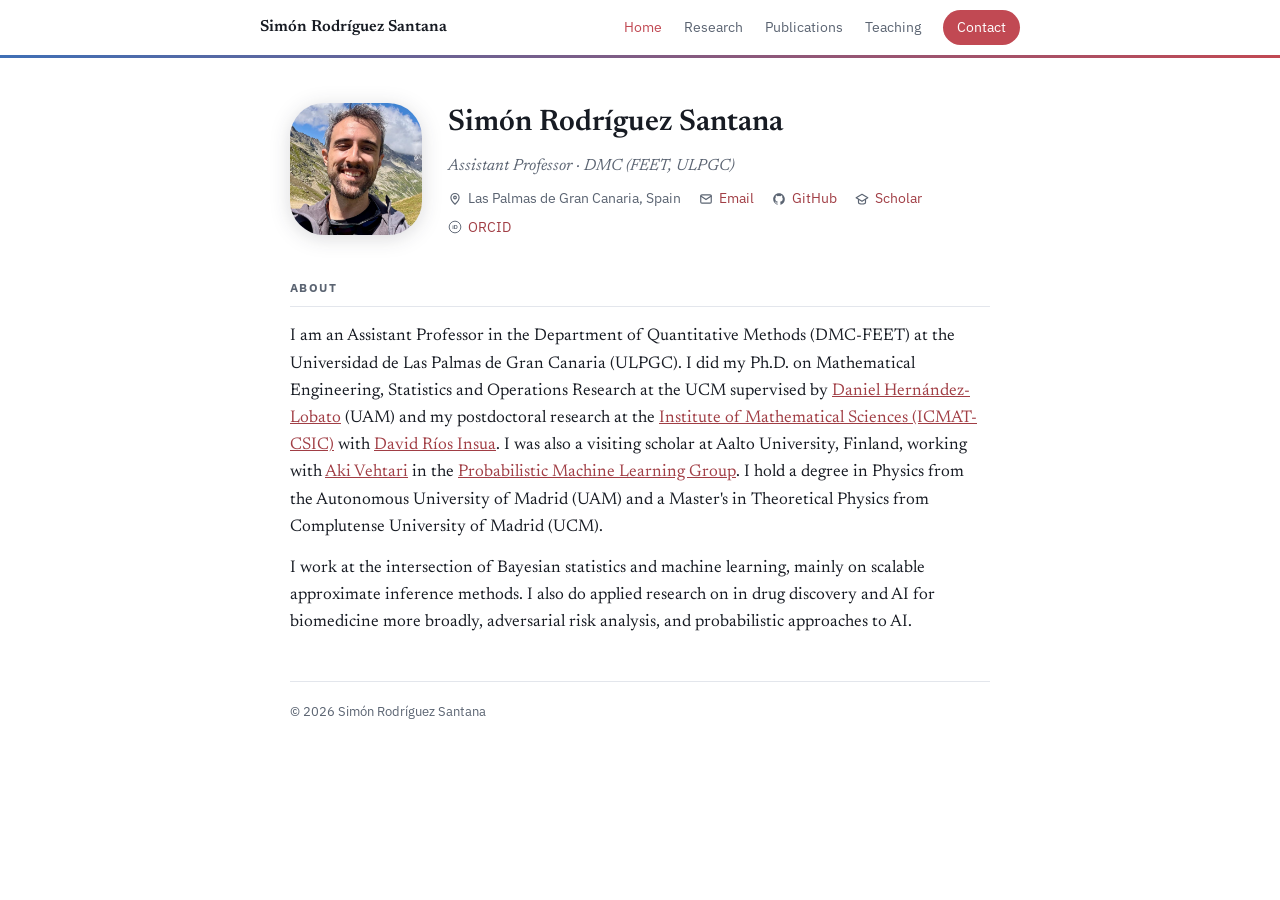
==== index.html @ ffbc93a3 "Split site into separate pages with a fixed top nav bar; fix ORCID icon" ====
<!doctype html>
<html lang="en">
<head>
<meta charset="utf-8">
<meta name="viewport" content="width=device-width, initial-scale=1">
<title>Simón Rodríguez Santana</title>
<meta name="description" content="Simón Rodríguez Santana — Assistant Professor, Department of Quantitative Methods, Universidad de Las Palmas de Gran Canaria (ULPGC). Probabilistic machine learning, Bayesian statistics, approximate inference.">
<link rel="preconnect" href="https://fonts.gstatic.com" crossorigin>
<link rel="stylesheet" href="https://fonts.googleapis.com/css2?family=Newsreader:ital,wght@0,400;0,500;0,600;1,400;1,500&family=IBM+Plex+Sans:wght@400;500;600&family=IBM+Plex+Mono:wght@400;500&display=swap">
<link rel="stylesheet" href="style.css">
</head>
<body>

<header id="topbar">
  <div class="topbar-inner">
    <a class="topbar-brand" href="index.html">Simón Rodríguez Santana</a>
    <nav class="topbar-nav">
      <a href="index.html" class="active">Home</a>
      <a href="research.html">Research</a>
      <a href="publications.html">Publications</a>
      <a href="teaching.html">Teaching</a>
      <a href="contact.html" class="button">Contact</a>
    </nav>
  </div>
</header>

<div class="page">

  <header class="hero">
    <img class="avatar" src="assets/photo.png" alt="Simón Rodríguez Santana">
    <div class="hero-text">
      <h1>Simón Rodríguez Santana</h1>
      <p class="title">Assistant Professor · DMC (FEET, ULPGC)</p>
      <ul class="quick-links">
        <li>
          <svg viewBox="0 0 24 24" fill="none" stroke="currentColor" stroke-width="2" stroke-linecap="round" stroke-linejoin="round"><path d="M12 21s-7-6.1-7-11.5A7 7 0 0 1 19 9.5C19 14.9 12 21 12 21Z"/><circle cx="12" cy="9.5" r="2.3"/></svg>
          <span>Las Palmas de Gran Canaria, Spain</span>
        </li>
        <li>
          <svg viewBox="0 0 24 24" fill="none" stroke="currentColor" stroke-width="2" stroke-linecap="round" stroke-linejoin="round"><rect x="3" y="5" width="18" height="14" rx="2"/><path d="m3 7 9 6 9-6"/></svg>
          <a href="mailto:simon.rodriguez@ulpgc.es">Email</a>
        </li>
        <li>
          <svg viewBox="0 0 24 24" fill="currentColor"><path d="M12 2C6.48 2 2 6.58 2 12.2c0 4.5 2.87 8.32 6.84 9.67.5.1.68-.22.68-.5 0-.24-.01-.87-.01-1.71-2.78.62-3.37-1.37-3.37-1.37-.46-1.2-1.11-1.52-1.11-1.52-.9-.63.07-.62.07-.62 1 .07 1.53 1.05 1.53 1.05.9 1.55 2.34 1.11 2.91.85.09-.66.35-1.11.64-1.36-2.22-.26-4.56-1.14-4.56-5.07 0-1.12.39-2.03 1.03-2.75-.1-.26-.45-1.31.1-2.73 0 0 .84-.27 2.75 1.05a9.3 9.3 0 0 1 5 0c1.9-1.32 2.74-1.05 2.74-1.05.56 1.42.21 2.47.1 2.73.65.72 1.03 1.63 1.03 2.75 0 3.94-2.34 4.8-4.57 5.06.36.32.68.94.68 1.9 0 1.37-.01 2.47-.01 2.81 0 .27.18.6.69.5A10.2 10.2 0 0 0 22 12.2C22 6.58 17.52 2 12 2Z"/></svg>
          <a href="https://github.com/simonrsantana" target="_blank" rel="noopener">GitHub</a>
        </li>
        <li>
          <svg viewBox="0 0 24 24" fill="none" stroke="currentColor" stroke-width="2" stroke-linecap="round" stroke-linejoin="round"><path d="M22 10 12 4 2 10l10 6 10-6Z"/><path d="M6 12.5V18c0 1 2.5 2.5 6 2.5s6-1.5 6-2.5v-5.5"/></svg>
          <a href="https://scholar.google.com/citations?user=9x_tXzwAAAAJ&hl=en" target="_blank" rel="noopener">Scholar</a>
        </li>
        <li>
          <svg viewBox="0 0 24 24" fill="none" stroke="currentColor" stroke-width="1.6"><circle cx="12" cy="12" r="10"/><text x="12" y="15.8" text-anchor="middle" font-family="Arial, sans-serif" font-size="9.5" font-weight="700" fill="currentColor" stroke="none">iD</text></svg>
          <a href="https://orcid.org/0000-0003-3760-0520" target="_blank" rel="noopener">ORCID</a>
        </li>
      </ul>
    </div>
  </header>

  <section id="about">
    <h2>About</h2>
    <p>
      I am an Assistant Professor in the Department of Quantitative Methods (DMC-FEET) at the Universidad de Las Palmas de Gran
      Canaria (ULPGC). I did my Ph.D. on Mathematical Engineering, Statistics and Operations
      Research at the UCM supervised by <a href="https://dhnzl.org/" target="_blank" rel="noopener">Daniel Hernández-Lobato</a> (UAM) and my postdoctoral research at the <a href="https://www.icmat.es/" target="_blank" rel="noopener">Institute of
      Mathematical Sciences (ICMAT-CSIC)</a> with <a href="https://www.davidriosinsua.es/" target="_blank" rel="noopener">David Ríos Insua</a>. I was also a visiting scholar at Aalto University, Finland, working
      with <a href="https://users.aalto.fi/~ave/" target="_blank" rel="noopener">Aki Vehtari</a> in the <a href="https://research.cs.aalto.fi/pml/" target="_blank" rel="noopener">Probabilistic Machine Learning Group</a>. I hold a degree in Physics from the Autonomous University of Madrid (UAM) and a
      Master's in Theoretical Physics from Complutense University of Madrid (UCM).
    </p>
    <p>
      I work at the intersection of Bayesian statistics and machine learning, mainly on scalable approximate inference methods.
      I also do applied research on in drug discovery and AI for biomedicine more broadly, adversarial risk analysis, and probabilistic
      approaches to AI.
    </p>
  </section>

  <footer>
    <p>&copy; <span id="year"></span> Simón Rodríguez Santana</p>
  </footer>
  <script>document.getElementById('year').textContent = new Date().getFullYear();</script>

</div>
</body>
</html>
---- style.css ----
/* ---------- tokens ---------- */
:root {
  --bg: #ffffff;
  --surface: #f6f7f9;
  --text: #171b23;
  --text-muted: #5b6472;
  --rule: #e3e6ec;
  --accent: #c14953;
  --accent-soft: #c1495314;
  --accent2: #3f6fb5;
  --link: #a13e45;
  --serif: "Newsreader", "Iowan Old Style", "Palatino Linotype", Palatino, Georgia, serif;
  --sans: "IBM Plex Sans", -apple-system, BlinkMacSystemFont, "Segoe UI", Helvetica, Arial, sans-serif;
  --mono: "IBM Plex Mono", ui-monospace, "SF Mono", Menlo, Consolas, monospace;
  --max-w: 700px;
}

@media (prefers-color-scheme: dark) {
  :root:not([data-theme="light"]) {
    --bg: #11141a;
    --surface: #181c24;
    --text: #e7eaf0;
    --text-muted: #939bab;
    --rule: #2a2f3a;
    --accent: #e0959a;
    --accent-soft: #e0959a24;
    --accent2: #86aee2;
    --link: #eeb0b4;
  }
}

:root[data-theme="dark"] {
  --bg: #11141a;
  --surface: #181c24;
  --text: #e7eaf0;
  --text-muted: #939bab;
  --rule: #2a2f3a;
  --accent: #e0959a;
  --accent-soft: #e0959a24;
  --accent2: #86aee2;
  --link: #eeb0b4;
}

* { box-sizing: border-box; }

html { color-scheme: light dark; }

body {
  margin: 0;
  background: var(--bg);
  color: var(--text);
  font-family: var(--serif);
  font-size: 17px;
  line-height: 1.6;
  padding: 0 20px;
  padding-top: 76px;
}

.page {
  max-width: var(--max-w);
  margin: 0 auto;
  padding-block: 24px 80px;
}

/* ---------- top bar (fixed) ---------- */
#topbar {
  position: fixed;
  top: 0;
  left: 0;
  right: 0;
  height: 56px;
  background: var(--bg);
  border-bottom: 1px solid var(--rule);
  z-index: 100;
}

#topbar::after {
  content: "";
  position: absolute;
  left: 0;
  right: 0;
  bottom: -3px;
  height: 3px;
  background: linear-gradient(90deg, var(--accent2), var(--accent));
}

.topbar-inner {
  max-width: 800px;
  height: 100%;
  margin: 0 auto;
  padding: 0 20px;
  display: flex;
  align-items: center;
  justify-content: space-between;
  gap: 20px;
}

.topbar-brand {
  font-family: var(--serif);
  font-weight: 600;
  font-size: 1rem;
  color: var(--text);
  text-decoration: none;
  white-space: nowrap;
  overflow: hidden;
  text-overflow: ellipsis;
}

.topbar-nav {
  display: flex;
  align-items: center;
  gap: 22px;
  font-family: var(--sans);
  font-size: 0.88rem;
  flex-shrink: 0;
}

.topbar-nav a {
  color: var(--text-muted);
  text-decoration: none;
}

.topbar-nav a:hover,
.topbar-nav a.active {
  color: var(--accent);
}

.topbar-nav a.button {
  color: #fff;
  background: var(--accent);
  padding: 6px 14px;
  border-radius: 999px;
}

.topbar-nav a.button:hover,
.topbar-nav a.button.active {
  background: var(--accent2);
  color: #fff;
}

/* ---------- header ---------- */
header.hero {
  display: flex;
  gap: 26px;
  align-items: center;
  margin: 0 0 40px;
}

.avatar {
  width: 132px;
  height: 132px;
  object-fit: cover;
  flex-shrink: 0;
  border-radius: 34px;
  filter: drop-shadow(0 3px 10px rgba(23, 27, 35, 0.16));
}

.page > h1 {
  font-family: var(--serif);
  font-size: 1.7rem;
  font-weight: 600;
  margin: 0 0 28px;
  letter-spacing: 0.1px;
  text-wrap: balance;
}

.hero-text h1 {
  font-size: 1.85rem;
  font-weight: 600;
  margin: 0 0 6px;
  letter-spacing: 0.1px;
  text-wrap: balance;
}

.hero-text .title {
  margin: 0 0 2px;
  color: var(--text-muted);
  font-size: 1.02rem;
  font-style: italic;
}

ul.quick-links {
  list-style: none;
  margin: 8px 0 0;
  padding: 0;
  display: flex;
  flex-wrap: wrap;
  align-items: center;
  row-gap: 6px;
  column-gap: 18px;
  font-family: var(--sans);
  font-size: 0.88rem;
  color: var(--text-muted);
}

ul.quick-links li {
  display: flex;
  align-items: center;
  gap: 6px;
}

ul.quick-links svg {
  width: 14px;
  height: 14px;
  flex-shrink: 0;
  color: var(--text-muted);
}

ul.quick-links a {
  color: var(--link);
  text-decoration: none;
}

ul.quick-links a:hover { color: var(--accent2); }

/* ---------- sections ---------- */
section { margin-bottom: 44px; }

h2 {
  font-family: var(--sans);
  font-size: 0.78rem;
  text-transform: uppercase;
  letter-spacing: 1.4px;
  color: var(--text-muted);
  margin: 0 0 16px;
  padding-bottom: 8px;
  border-bottom: 1px solid var(--rule);
}

p { margin: 0 0 14px; }

a { color: var(--link); }
a:hover { color: var(--accent2); }

/* ---------- interests ---------- */
ul.interests {
  list-style: none;
  margin: 0;
  padding: 0;
  display: flex;
  flex-wrap: wrap;
  gap: 8px 10px;
}

ul.interests li {
  font-family: var(--sans);
  font-size: 0.85rem;
  color: var(--text-muted);
  border: 1px solid var(--rule);
  border-radius: 999px;
  padding: 4px 12px;
}

.pub-note {
  font-family: var(--sans);
  font-size: 0.85rem;
  color: var(--text-muted);
  margin-top: -6px;
}

/* ---------- publications ---------- */
.pub-year {
  font-family: var(--mono);
  font-variant-numeric: tabular-nums;
  font-size: 0.85rem;
  font-weight: 500;
  letter-spacing: 0.5px;
  color: var(--accent);
  margin: 26px 0 10px;
}

.pub-year:first-of-type { margin-top: 0; }

ol.pub-list {
  list-style: none;
  margin: 0;
  padding: 0;
  counter-reset: pub;
}

.pub {
  padding: 10px 0 10px 30px;
  position: relative;
  border-bottom: 1px dashed var(--rule);
}

.pub:last-child { border-bottom: none; }

.pub::before {
  counter-increment: pub;
  content: counter(pub) ".";
  position: absolute;
  left: 0;
  color: var(--text-muted);
  font-family: var(--mono);
  font-size: 0.85rem;
}

.pub .pub-title { font-weight: 600; }

.pub .pub-meta {
  display: block;
  font-family: var(--sans);
  font-size: 0.85rem;
  color: var(--text-muted);
  margin-top: 3px;
}

.pub .pub-links {
  font-family: var(--sans);
  font-size: 0.82rem;
  margin-top: 4px;
}

.pub .pub-links a { margin-right: 12px; }

/* ---------- teaching ---------- */
h3 {
  font-family: var(--sans);
  font-size: 0.82rem;
  font-weight: 600;
  color: var(--accent);
  margin: 24px 0 10px;
}

h3:first-of-type { margin-top: 0; }

ul.course-list {
  list-style: none;
  margin: 0;
  padding: 0;
}

.course {
  padding: 10px 0 10px 16px;
  border-left: 2px solid var(--rule);
}

.course + .course { margin-top: 6px; }

.course-title {
  display: block;
  font-weight: 600;
}

.course-meta {
  display: block;
  font-family: var(--sans);
  font-size: 0.85rem;
  color: var(--text-muted);
  margin-top: 3px;
}

/* ---------- contact ---------- */
dl.contact-list {
  font-family: var(--sans);
  font-size: 0.92rem;
  margin: 0;
}

dl.contact-list > div {
  display: flex;
  gap: 14px;
  padding: 7px 0;
  border-bottom: 1px dashed var(--rule);
}

dl.contact-list > div:last-child { border-bottom: none; }

dl.contact-list dt {
  width: 100px;
  flex-shrink: 0;
  color: var(--text-muted);
}

dl.contact-list dd { margin: 0; }

/* ---------- footer ---------- */
footer {
  margin-top: 40px;
  padding-top: 20px;
  border-top: 1px solid var(--rule);
  font-family: var(--sans);
  font-size: 0.8rem;
  color: var(--text-muted);
}

/* ---------- responsive ---------- */
@media (max-width: 600px) {
  .topbar-brand { display: none; }
  .topbar-inner { justify-content: center; }
  .topbar-nav { gap: 14px; font-size: 0.82rem; }
}

@media (max-width: 480px) {
  header.hero { flex-direction: column; align-items: flex-start; text-align: left; }
  .avatar { width: 84px; height: 84px; border-radius: 22px; }
}
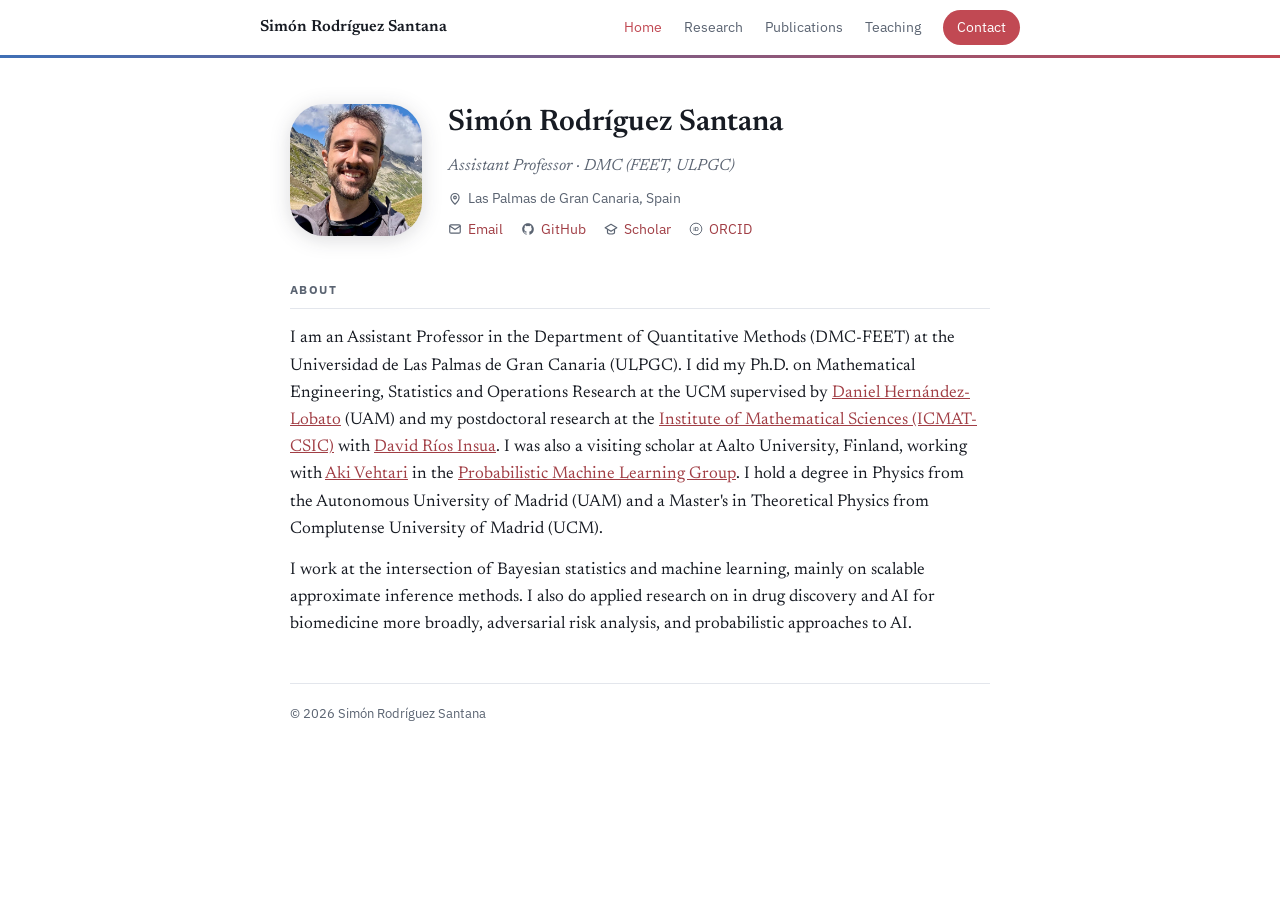
==== commit baaa22f8: "Split location and link icons onto separate lines to prevent overflow" ====
--- a/index.html
+++ b/index.html
@@ -32,25 +32,27 @@
       <h1>Simón Rodríguez Santana</h1>
       <p class="title">Assistant Professor · DMC (FEET, ULPGC)</p>
       <ul class="quick-links">
-        <li>
+        <li class="loc-row">
           <svg viewBox="0 0 24 24" fill="none" stroke="currentColor" stroke-width="2" stroke-linecap="round" stroke-linejoin="round"><path d="M12 21s-7-6.1-7-11.5A7 7 0 0 1 19 9.5C19 14.9 12 21 12 21Z"/><circle cx="12" cy="9.5" r="2.3"/></svg>
           <span>Las Palmas de Gran Canaria, Spain</span>
         </li>
-        <li>
-          <svg viewBox="0 0 24 24" fill="none" stroke="currentColor" stroke-width="2" stroke-linecap="round" stroke-linejoin="round"><rect x="3" y="5" width="18" height="14" rx="2"/><path d="m3 7 9 6 9-6"/></svg>
-          <a href="mailto:simon.rodriguez@ulpgc.es">Email</a>
-        </li>
-        <li>
-          <svg viewBox="0 0 24 24" fill="currentColor"><path d="M12 2C6.48 2 2 6.58 2 12.2c0 4.5 2.87 8.32 6.84 9.67.5.1.68-.22.68-.5 0-.24-.01-.87-.01-1.71-2.78.62-3.37-1.37-3.37-1.37-.46-1.2-1.11-1.52-1.11-1.52-.9-.63.07-.62.07-.62 1 .07 1.53 1.05 1.53 1.05.9 1.55 2.34 1.11 2.91.85.09-.66.35-1.11.64-1.36-2.22-.26-4.56-1.14-4.56-5.07 0-1.12.39-2.03 1.03-2.75-.1-.26-.45-1.31.1-2.73 0 0 .84-.27 2.75 1.05a9.3 9.3 0 0 1 5 0c1.9-1.32 2.74-1.05 2.74-1.05.56 1.42.21 2.47.1 2.73.65.72 1.03 1.63 1.03 2.75 0 3.94-2.34 4.8-4.57 5.06.36.32.68.94.68 1.9 0 1.37-.01 2.47-.01 2.81 0 .27.18.6.69.5A10.2 10.2 0 0 0 22 12.2C22 6.58 17.52 2 12 2Z"/></svg>
-          <a href="https://github.com/simonrsantana" target="_blank" rel="noopener">GitHub</a>
-        </li>
-        <li>
-          <svg viewBox="0 0 24 24" fill="none" stroke="currentColor" stroke-width="2" stroke-linecap="round" stroke-linejoin="round"><path d="M22 10 12 4 2 10l10 6 10-6Z"/><path d="M6 12.5V18c0 1 2.5 2.5 6 2.5s6-1.5 6-2.5v-5.5"/></svg>
-          <a href="https://scholar.google.com/citations?user=9x_tXzwAAAAJ&hl=en" target="_blank" rel="noopener">Scholar</a>
-        </li>
-        <li>
-          <svg viewBox="0 0 24 24" fill="none" stroke="currentColor" stroke-width="1.6"><circle cx="12" cy="12" r="10"/><text x="12" y="15.8" text-anchor="middle" font-family="Arial, sans-serif" font-size="9.5" font-weight="700" fill="currentColor" stroke="none">iD</text></svg>
-          <a href="https://orcid.org/0000-0003-3760-0520" target="_blank" rel="noopener">ORCID</a>
+        <li class="links-row">
+          <span class="link-item">
+            <svg viewBox="0 0 24 24" fill="none" stroke="currentColor" stroke-width="2" stroke-linecap="round" stroke-linejoin="round"><rect x="3" y="5" width="18" height="14" rx="2"/><path d="m3 7 9 6 9-6"/></svg>
+            <a href="mailto:simon.rodriguez@ulpgc.es">Email</a>
+          </span>
+          <span class="link-item">
+            <svg viewBox="0 0 24 24" fill="currentColor"><path d="M12 2C6.48 2 2 6.58 2 12.2c0 4.5 2.87 8.32 6.84 9.67.5.1.68-.22.68-.5 0-.24-.01-.87-.01-1.71-2.78.62-3.37-1.37-3.37-1.37-.46-1.2-1.11-1.52-1.11-1.52-.9-.63.07-.62.07-.62 1 .07 1.53 1.05 1.53 1.05.9 1.55 2.34 1.11 2.91.85.09-.66.35-1.11.64-1.36-2.22-.26-4.56-1.14-4.56-5.07 0-1.12.39-2.03 1.03-2.75-.1-.26-.45-1.31.1-2.73 0 0 .84-.27 2.75 1.05a9.3 9.3 0 0 1 5 0c1.9-1.32 2.74-1.05 2.74-1.05.56 1.42.21 2.47.1 2.73.65.72 1.03 1.63 1.03 2.75 0 3.94-2.34 4.8-4.57 5.06.36.32.68.94.68 1.9 0 1.37-.01 2.47-.01 2.81 0 .27.18.6.69.5A10.2 10.2 0 0 0 22 12.2C22 6.58 17.52 2 12 2Z"/></svg>
+            <a href="https://github.com/simonrsantana" target="_blank" rel="noopener">GitHub</a>
+          </span>
+          <span class="link-item">
+            <svg viewBox="0 0 24 24" fill="none" stroke="currentColor" stroke-width="2" stroke-linecap="round" stroke-linejoin="round"><path d="M22 10 12 4 2 10l10 6 10-6Z"/><path d="M6 12.5V18c0 1 2.5 2.5 6 2.5s6-1.5 6-2.5v-5.5"/></svg>
+            <a href="https://scholar.google.com/citations?user=9x_tXzwAAAAJ&hl=en" target="_blank" rel="noopener">Scholar</a>
+          </span>
+          <span class="link-item">
+            <svg viewBox="0 0 24 24" fill="none" stroke="currentColor" stroke-width="1.6"><circle cx="12" cy="12" r="10"/><text x="12" y="15.8" text-anchor="middle" font-family="Arial, sans-serif" font-size="9.5" font-weight="700" fill="currentColor" stroke="none">iD</text></svg>
+            <a href="https://orcid.org/0000-0003-3760-0520" target="_blank" rel="noopener">ORCID</a>
+          </span>
         </li>
       </ul>
     </div>
--- a/style.css
+++ b/style.css
@@ -184,16 +184,28 @@
   margin: 8px 0 0;
   padding: 0;
   display: flex;
+  flex-direction: column;
+  gap: 8px;
+  font-family: var(--sans);
+  font-size: 0.88rem;
+  color: var(--text-muted);
+}
+
+ul.quick-links li.loc-row {
+  display: flex;
+  align-items: center;
+  gap: 6px;
+}
+
+ul.quick-links li.links-row {
+  display: flex;
   flex-wrap: wrap;
   align-items: center;
   row-gap: 6px;
   column-gap: 18px;
-  font-family: var(--sans);
-  font-size: 0.88rem;
-  color: var(--text-muted);
-}
-
-ul.quick-links li {
+}
+
+ul.quick-links .link-item {
   display: flex;
   align-items: center;
   gap: 6px;
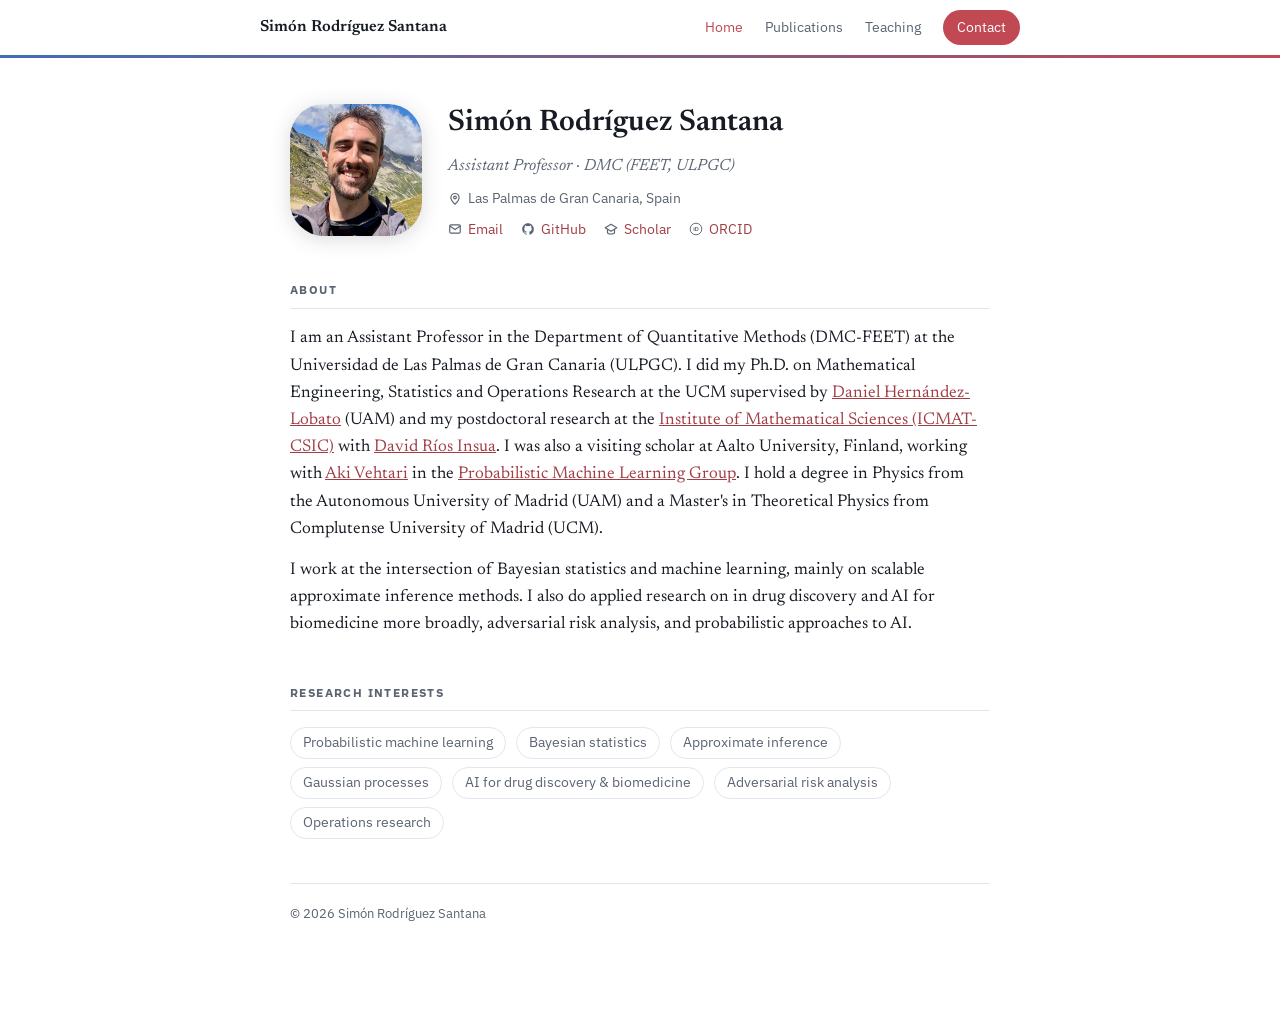
==== commit 26048a1f: "Merge Research page back into Home" ====
--- a/index.html
+++ b/index.html
@@ -16,7 +16,6 @@
     <a class="topbar-brand" href="index.html">Simón Rodríguez Santana</a>
     <nav class="topbar-nav">
       <a href="index.html" class="active">Home</a>
-      <a href="research.html">Research</a>
       <a href="publications.html">Publications</a>
       <a href="teaching.html">Teaching</a>
       <a href="contact.html" class="button">Contact</a>
@@ -75,6 +74,19 @@
     </p>
   </section>
 
+  <section id="research">
+    <h2>Research interests</h2>
+    <ul class="interests">
+      <li>Probabilistic machine learning</li>
+      <li>Bayesian statistics</li>
+      <li>Approximate inference</li>
+      <li>Gaussian processes</li>
+      <li>AI for drug discovery &amp; biomedicine</li>
+      <li>Adversarial risk analysis</li>
+      <li>Operations research</li>
+    </ul>
+  </section>
+
   <footer>
     <p>&copy; <span id="year"></span> Simón Rodríguez Santana</p>
   </footer>
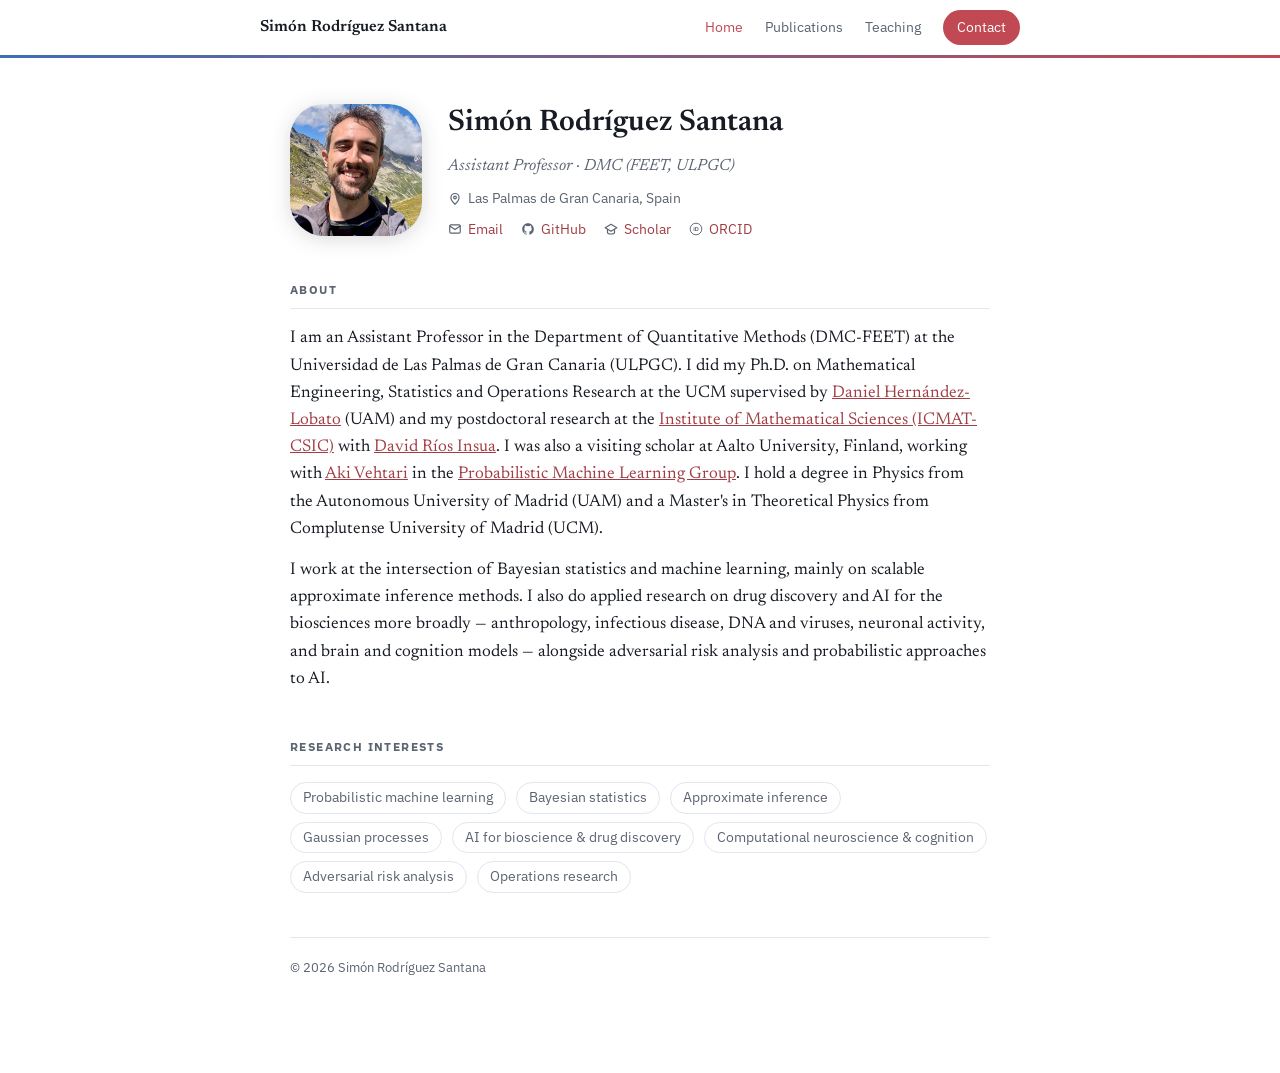
==== commit 3d740fde: "Broaden bioscience interests beyond biomedicine (anthropology, infectious disease, neuroscience, cog" ====
--- a/index.html
+++ b/index.html
@@ -69,7 +69,8 @@
     </p>
     <p>
       I work at the intersection of Bayesian statistics and machine learning, mainly on scalable approximate inference methods.
-      I also do applied research on in drug discovery and AI for biomedicine more broadly, adversarial risk analysis, and probabilistic
+      I also do applied research on drug discovery and AI for the biosciences more broadly — anthropology, infectious disease,
+      DNA and viruses, neuronal activity, and brain and cognition models — alongside adversarial risk analysis and probabilistic
       approaches to AI.
     </p>
   </section>
@@ -81,7 +82,8 @@
       <li>Bayesian statistics</li>
       <li>Approximate inference</li>
       <li>Gaussian processes</li>
-      <li>AI for drug discovery &amp; biomedicine</li>
+      <li>AI for bioscience &amp; drug discovery</li>
+      <li>Computational neuroscience &amp; cognition</li>
       <li>Adversarial risk analysis</li>
       <li>Operations research</li>
     </ul>
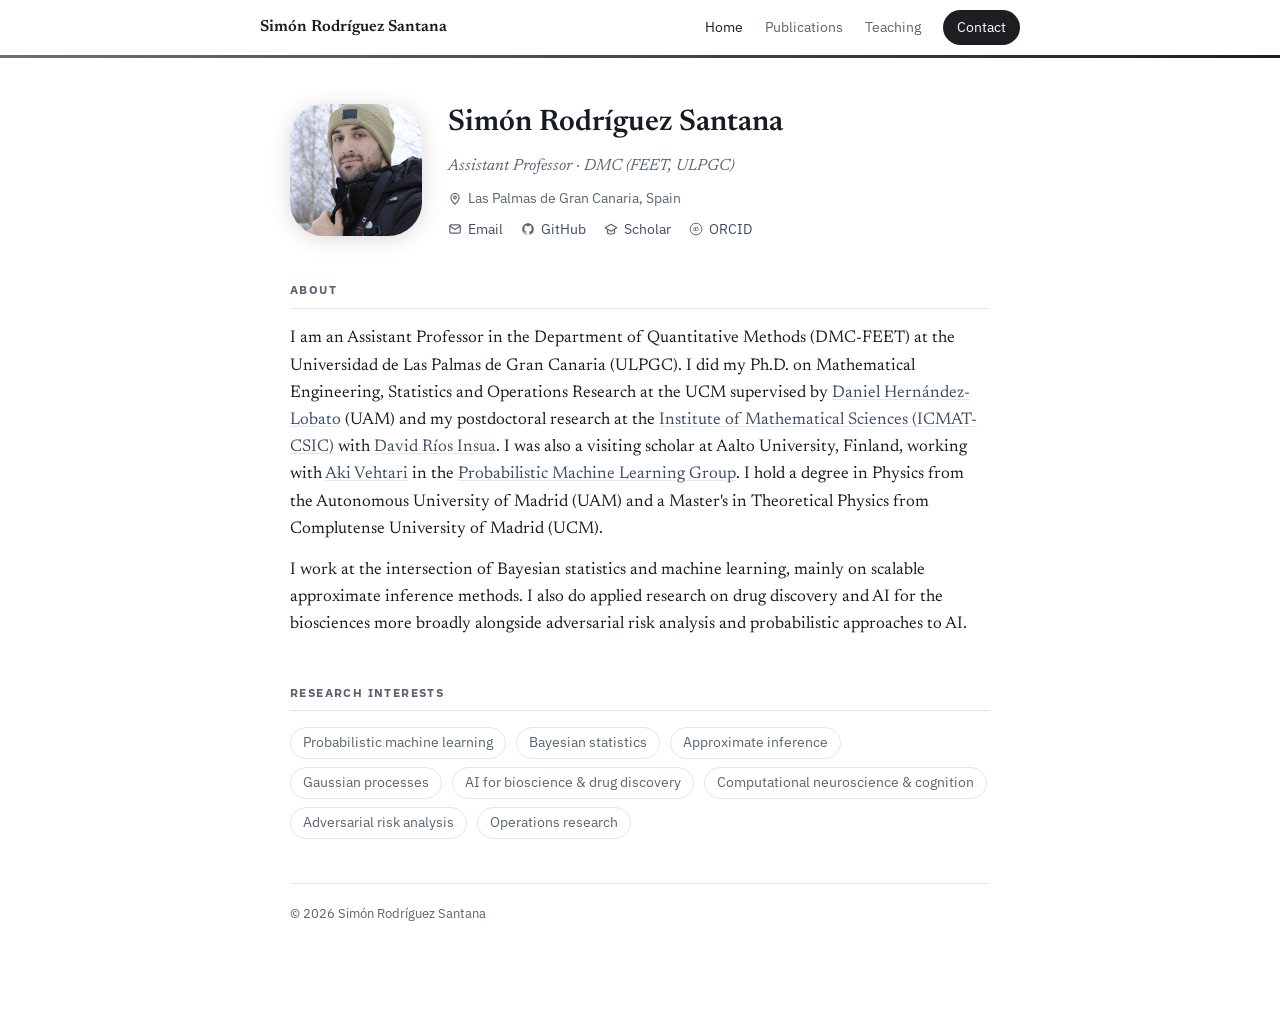
==== commit aa5823fe: "slight edit bio" ====
--- a/index.html
+++ b/index.html
@@ -69,8 +69,7 @@
     </p>
     <p>
       I work at the intersection of Bayesian statistics and machine learning, mainly on scalable approximate inference methods.
-      I also do applied research on drug discovery and AI for the biosciences more broadly — anthropology, infectious disease,
-      DNA and viruses, neuronal activity, and brain and cognition models — alongside adversarial risk analysis and probabilistic
+      I also do applied research on drug discovery and AI for the biosciences more broadly alongside adversarial risk analysis and probabilistic
       approaches to AI.
     </p>
   </section>
--- a/style.css
+++ b/style.css
@@ -5,10 +5,11 @@
   --text: #171b23;
   --text-muted: #5b6472;
   --rule: #e3e6ec;
-  --accent: #c14953;
-  --accent-soft: #c1495314;
-  --accent2: #3f6fb5;
-  --link: #a13e45;
+  --accent: #1c1e22;
+  --accent-soft: #1c1e2210;
+  --accent2: #6b6f76;
+  --link: #3e4c63;
+  --on-accent: #ffffff;
   --serif: "Newsreader", "Iowan Old Style", "Palatino Linotype", Palatino, Georgia, serif;
   --sans: "IBM Plex Sans", -apple-system, BlinkMacSystemFont, "Segoe UI", Helvetica, Arial, sans-serif;
   --mono: "IBM Plex Mono", ui-monospace, "SF Mono", Menlo, Consolas, monospace;
@@ -22,10 +23,11 @@
     --text: #e7eaf0;
     --text-muted: #939bab;
     --rule: #2a2f3a;
-    --accent: #e0959a;
-    --accent-soft: #e0959a24;
-    --accent2: #86aee2;
-    --link: #eeb0b4;
+    --accent: #eef0f3;
+    --accent-soft: #eef0f31a;
+    --accent2: #9aa0aa;
+    --link: #adbdd4;
+    --on-accent: #11141a;
   }
 }
 
@@ -35,10 +37,11 @@
   --text: #e7eaf0;
   --text-muted: #939bab;
   --rule: #2a2f3a;
-  --accent: #e0959a;
-  --accent-soft: #e0959a24;
-  --accent2: #86aee2;
-  --link: #eeb0b4;
+  --accent: #eef0f3;
+  --accent-soft: #eef0f31a;
+  --accent2: #9aa0aa;
+  --link: #adbdd4;
+  --on-accent: #11141a;
 }
 
 * { box-sizing: border-box; }
@@ -126,7 +129,7 @@
 }
 
 .topbar-nav a.button {
-  color: #fff;
+  color: var(--on-accent);
   background: var(--accent);
   padding: 6px 14px;
   border-radius: 999px;
@@ -135,7 +138,7 @@
 .topbar-nav a.button:hover,
 .topbar-nav a.button.active {
   background: var(--accent2);
-  color: #fff;
+  color: var(--on-accent);
 }
 
 /* ---------- header ---------- */
@@ -241,8 +244,16 @@
 
 p { margin: 0 0 14px; }
 
-a { color: var(--link); }
-a:hover { color: var(--accent2); }
+a {
+  color: var(--link);
+  text-decoration: underline;
+  text-decoration-color: var(--rule);
+  text-underline-offset: 2px;
+}
+a:hover {
+  color: var(--accent2);
+  text-decoration-color: currentColor;
+}
 
 /* ---------- interests ---------- */
 ul.interests {
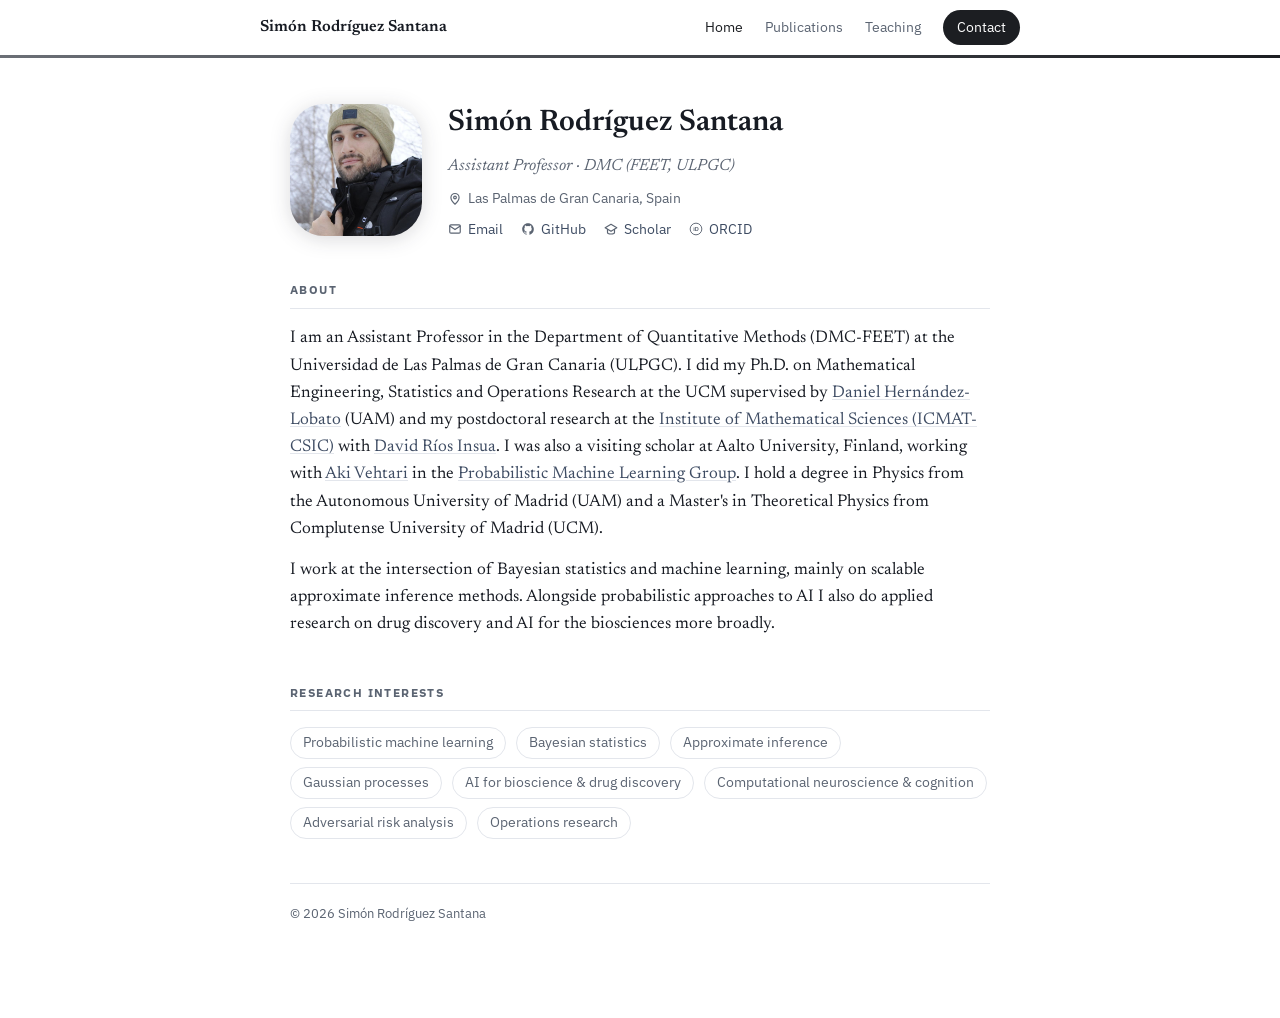
==== commit 8ace4336: "slight edit bio" ====
--- a/index.html
+++ b/index.html
@@ -68,9 +68,8 @@
       Master's in Theoretical Physics from Complutense University of Madrid (UCM).
     </p>
     <p>
-      I work at the intersection of Bayesian statistics and machine learning, mainly on scalable approximate inference methods.
-      I also do applied research on drug discovery and AI for the biosciences more broadly alongside adversarial risk analysis and probabilistic
-      approaches to AI.
+      I work at the intersection of Bayesian statistics and machine learning, mainly on scalable approximate inference methods. Alongside probabilistic
+      approaches to AI I also do applied research on drug discovery and AI for the biosciences more broadly.
     </p>
   </section>
 
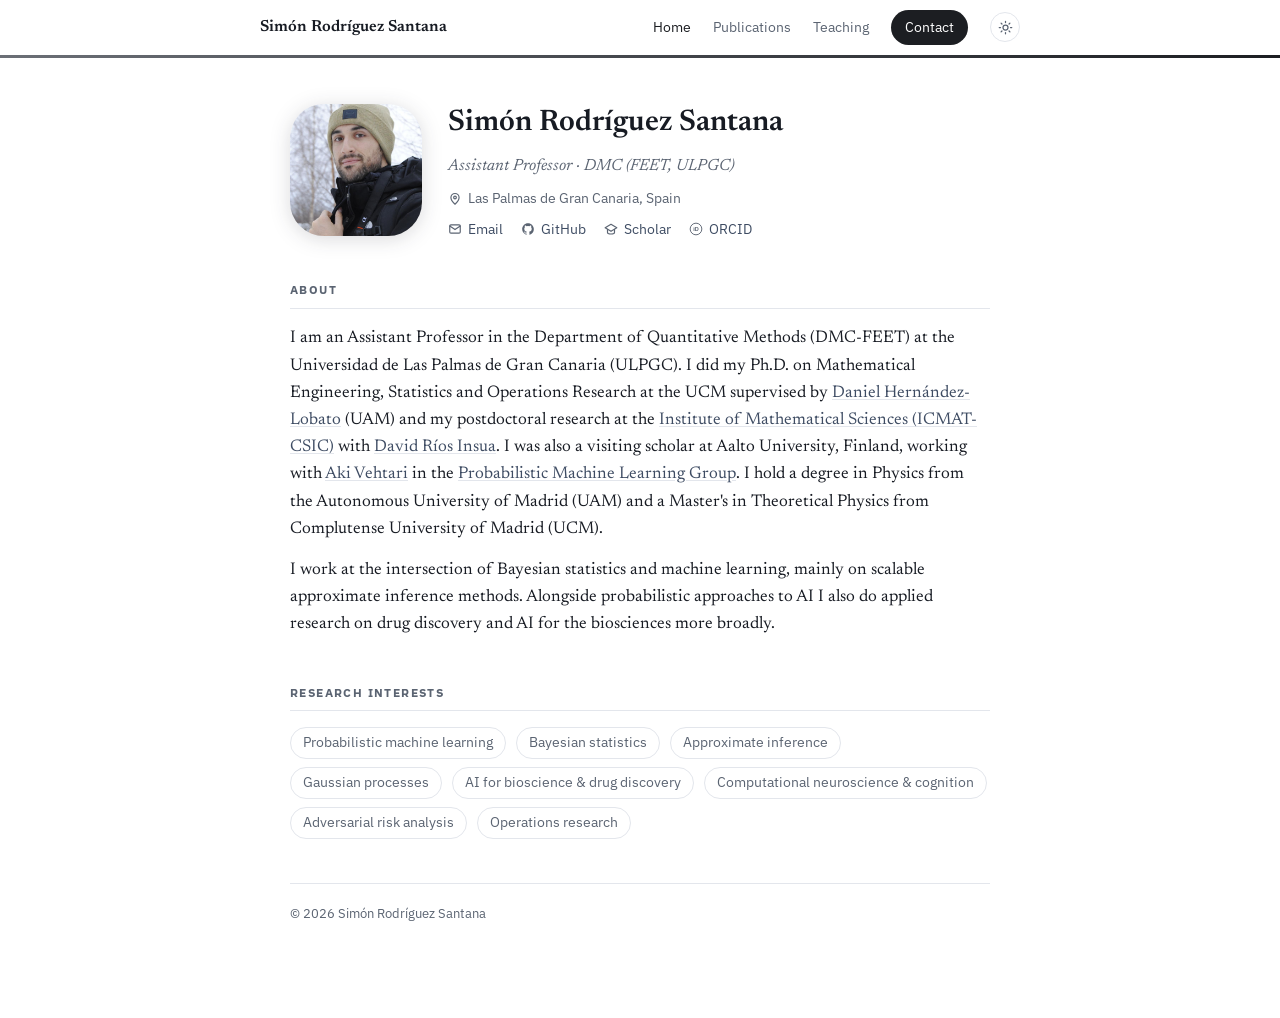
==== commit b154ffb8: "Add manual dark/light toggle, default to light instead of following system preference" ====
--- a/index.html
+++ b/index.html
@@ -2,6 +2,7 @@
 <html lang="en">
 <head>
 <meta charset="utf-8">
+<script>try{if(localStorage.getItem('theme')==='dark')document.documentElement.setAttribute('data-theme','dark')}catch(e){}</script>
 <meta name="viewport" content="width=device-width, initial-scale=1">
 <title>Simón Rodríguez Santana</title>
 <meta name="description" content="Simón Rodríguez Santana — Assistant Professor, Department of Quantitative Methods, Universidad de Las Palmas de Gran Canaria (ULPGC). Probabilistic machine learning, Bayesian statistics, approximate inference.">
@@ -19,6 +20,10 @@
       <a href="publications.html">Publications</a>
       <a href="teaching.html">Teaching</a>
       <a href="contact.html" class="button">Contact</a>
+      <button class="theme-toggle" id="themeToggle" type="button" aria-label="Toggle dark mode">
+        <svg class="icon-sun" viewBox="0 0 24 24" fill="none" stroke="currentColor" stroke-width="2" stroke-linecap="round" stroke-linejoin="round"><circle cx="12" cy="12" r="4"/><path d="M12 2v2M12 20v2M4.93 4.93l1.41 1.41M17.66 17.66l1.41 1.41M2 12h2M20 12h2M4.93 19.07l1.41-1.41M17.66 6.34l1.41-1.41"/></svg>
+        <svg class="icon-moon" viewBox="0 0 24 24" fill="none" stroke="currentColor" stroke-width="2" stroke-linecap="round" stroke-linejoin="round"><path d="M21 12.8A9 9 0 1 1 11.2 3 7 7 0 0 0 21 12.8Z"/></svg>
+      </button>
     </nav>
   </div>
 </header>
@@ -93,5 +98,6 @@
   <script>document.getElementById('year').textContent = new Date().getFullYear();</script>
 
 </div>
+  <script src="assets/theme.js"></script>
 </body>
 </html>
--- a/style.css
+++ b/style.css
@@ -16,21 +16,6 @@
   --max-w: 700px;
 }
 
-@media (prefers-color-scheme: dark) {
-  :root:not([data-theme="light"]) {
-    --bg: #11141a;
-    --surface: #181c24;
-    --text: #e7eaf0;
-    --text-muted: #939bab;
-    --rule: #2a2f3a;
-    --accent: #eef0f3;
-    --accent-soft: #eef0f31a;
-    --accent2: #9aa0aa;
-    --link: #adbdd4;
-    --on-accent: #11141a;
-  }
-}
-
 :root[data-theme="dark"] {
   --bg: #11141a;
   --surface: #181c24;
@@ -46,7 +31,8 @@
 
 * { box-sizing: border-box; }
 
-html { color-scheme: light dark; }
+html { color-scheme: light; }
+html[data-theme="dark"] { color-scheme: dark; }
 
 body {
   margin: 0;
@@ -141,6 +127,35 @@
   color: var(--on-accent);
 }
 
+.theme-toggle {
+  display: inline-flex;
+  align-items: center;
+  justify-content: center;
+  width: 30px;
+  height: 30px;
+  flex-shrink: 0;
+  border: 1px solid var(--rule);
+  border-radius: 999px;
+  background: none;
+  color: var(--text-muted);
+  cursor: pointer;
+  padding: 0;
+}
+
+.theme-toggle:hover {
+  color: var(--accent);
+  border-color: var(--accent2);
+}
+
+.theme-toggle svg {
+  width: 15px;
+  height: 15px;
+}
+
+.theme-toggle .icon-moon { display: none; }
+:root[data-theme="dark"] .theme-toggle .icon-sun { display: none; }
+:root[data-theme="dark"] .theme-toggle .icon-moon { display: block; }
+
 /* ---------- header ---------- */
 header.hero {
   display: flex;
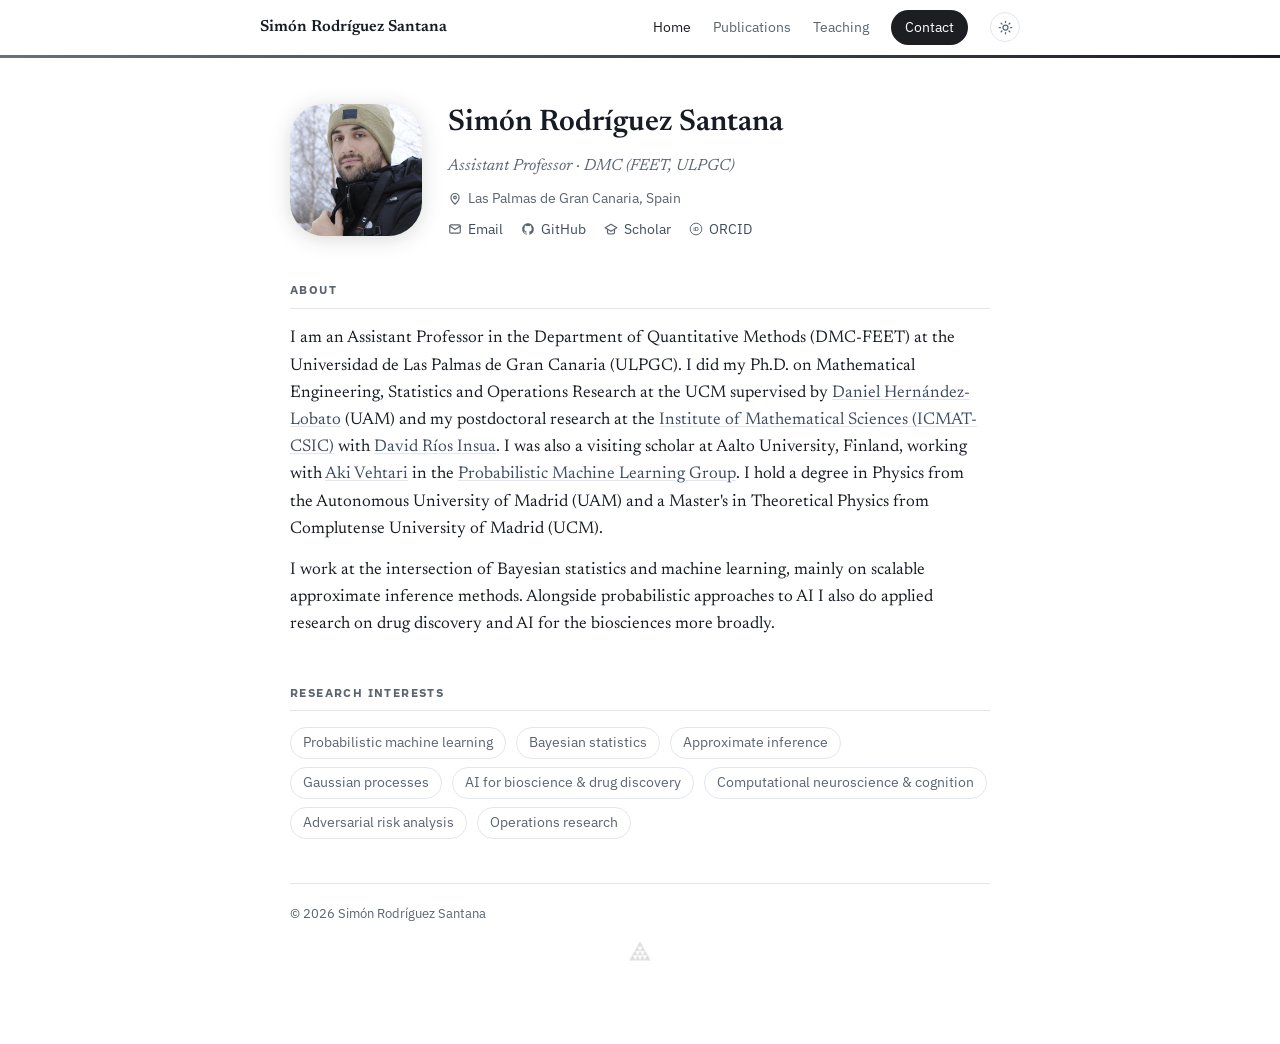
==== commit 87049d75: "Move watermark into page flow, centered below the footer, smaller and fainter" ====
--- a/index.html
+++ b/index.html
@@ -95,6 +95,7 @@
   <footer>
     <p>&copy; <span id="year"></span> Simón Rodríguez Santana</p>
   </footer>
+  <div class="watermark" aria-hidden="true"></div>
   <script>document.getElementById('year').textContent = new Date().getFullYear();</script>
 
 </div>
--- a/style.css
+++ b/style.css
@@ -45,6 +45,7 @@
   padding-top: 76px;
 }
 
+
 .page {
   max-width: var(--max-w);
   margin: 0 auto;
@@ -297,27 +298,14 @@
 }
 
 /* ---------- publications ---------- */
-.pub-year {
-  font-family: var(--mono);
-  font-variant-numeric: tabular-nums;
-  font-size: 0.85rem;
-  font-weight: 500;
-  letter-spacing: 0.5px;
-  color: var(--accent);
-  margin: 26px 0 10px;
-}
-
-.pub-year:first-of-type { margin-top: 0; }
-
-ol.pub-list {
+ul.pub-list {
   list-style: none;
   margin: 0;
   padding: 0;
-  counter-reset: pub;
 }
 
 .pub {
-  padding: 10px 0 10px 30px;
+  padding: 10px 0 10px 22px;
   position: relative;
   border-bottom: 1px dashed var(--rule);
 }
@@ -325,13 +313,12 @@
 .pub:last-child { border-bottom: none; }
 
 .pub::before {
-  counter-increment: pub;
-  content: counter(pub) ".";
+  content: "\2022";
   position: absolute;
-  left: 0;
-  color: var(--text-muted);
-  font-family: var(--mono);
-  font-size: 0.85rem;
+  left: 4px;
+  color: var(--accent);
+  font-size: 1.1rem;
+  line-height: 1.3;
 }
 
 .pub .pub-title { font-weight: 600; }
@@ -423,6 +410,22 @@
   color: var(--text-muted);
 }
 
+.watermark {
+  width: 26px;
+  height: 26px;
+  margin: 14px auto 0;
+  background: var(--text);
+  opacity: 0.16;
+  -webkit-mask-image: url("assets/watermark.png");
+  mask-image: url("assets/watermark.png");
+  -webkit-mask-size: contain;
+  mask-size: contain;
+  -webkit-mask-repeat: no-repeat;
+  mask-repeat: no-repeat;
+  -webkit-mask-position: center;
+  mask-position: center;
+}
+
 /* ---------- responsive ---------- */
 @media (max-width: 600px) {
   .topbar-brand { display: none; }
